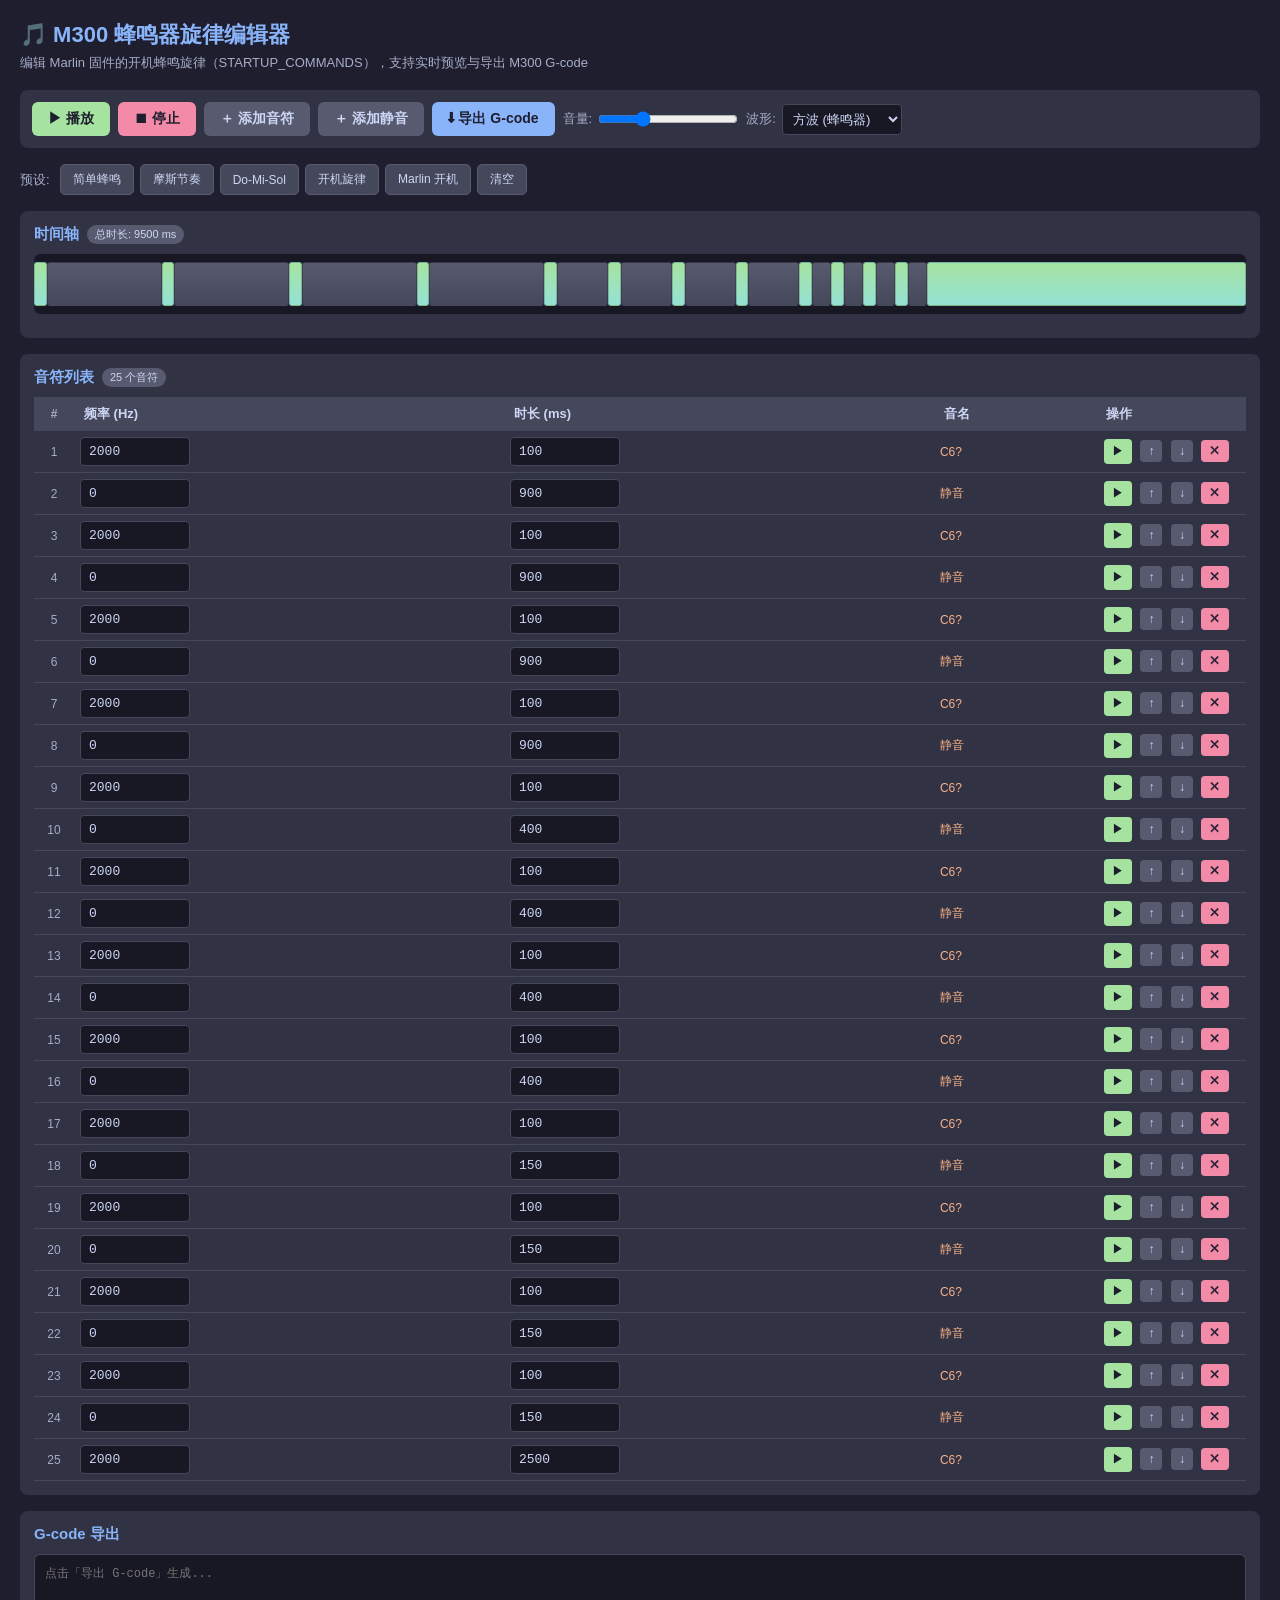
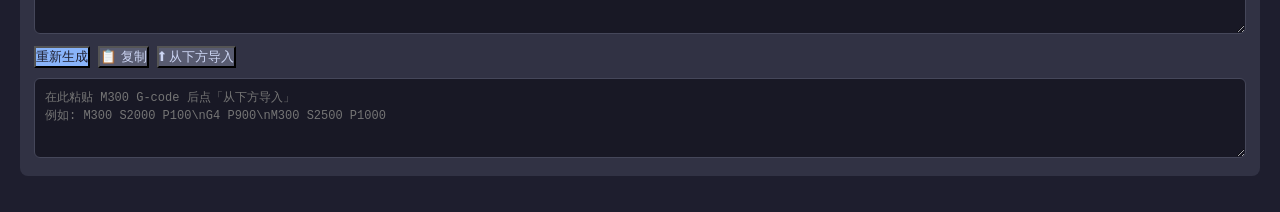
==== m300_editor/index.html @ 105bf684 "feat(editor): 新增 M300 蜂鸣器旋律网页编辑器 - 支持音符增删改、时间轴可视化、实时预览播放 - 内置 5 种预设旋律，可导入/导出 M300 G-code - 支持自定义波形：手" ====
<!DOCTYPE html>
<html lang="zh-CN">

<head>
  <meta charset="UTF-8">
  <title>M300 蜂鸣器旋律编辑器</title>
  <style>
    * {
      box-sizing: border-box;
      margin: 0;
      padding: 0;
    }

    body {
      font-family: "Segoe UI", "Microsoft YaHei", sans-serif;
      background: #1e1e2e;
      color: #cdd6f4;
      padding: 20px;
      min-height: 100vh;
    }

    h1 {
      font-size: 22px;
      margin-bottom: 4px;
      color: #89b4fa;
    }

    .subtitle {
      color: #a6adc8;
      font-size: 13px;
      margin-bottom: 18px;
    }

    .toolbar {
      display: flex;
      flex-wrap: wrap;
      gap: 8px;
      margin-bottom: 16px;
      padding: 12px;
      background: #313244;
      border-radius: 8px;
    }

    .toolbar button {
      padding: 8px 16px;
      border: none;
      border-radius: 6px;
      cursor: pointer;
      font-size: 14px;
      font-weight: 600;
      transition: background 0.15s;
    }

    .btn-primary {
      background: #a6e3a1;
      color: #1e1e2e;
    }

    .btn-primary:hover {
      background: #94e2d5;
    }

    .btn-danger {
      background: #f38ba8;
      color: #1e1e2e;
    }

    .btn-danger:hover {
      background: #eba0ac;
    }

    .btn-normal {
      background: #585b70;
      color: #cdd6f4;
    }

    .btn-normal:hover {
      background: #6c7086;
    }

    .btn-info {
      background: #89b4fa;
      color: #1e1e2e;
    }

    .btn-info:hover {
      background: #b4befe;
    }

    .toolbar label {
      display: flex;
      align-items: center;
      gap: 6px;
      font-size: 13px;
      color: #a6adc8;
    }

    .toolbar input[type=range] {
      width: 140px;
    }

    .preset-bar {
      display: flex;
      flex-wrap: wrap;
      gap: 6px;
      margin-bottom: 16px;
    }

    .preset-bar button {
      padding: 6px 12px;
      background: #45475a;
      color: #cdd6f4;
      border: 1px solid #585b70;
      border-radius: 5px;
      cursor: pointer;
      font-size: 12px;
    }

    .preset-bar button:hover {
      background: #585b70;
    }

    .preset-label {
      color: #a6adc8;
      font-size: 13px;
      margin-right: 4px;
      align-self: center;
    }

    .section {
      background: #313244;
      border-radius: 8px;
      padding: 14px;
      margin-bottom: 16px;
    }

    .section h2 {
      font-size: 15px;
      color: #89b4fa;
      margin-bottom: 10px;
      display: flex;
      align-items: center;
      gap: 8px;
    }

    .badge {
      background: #585b70;
      color: #cdd6f4;
      font-size: 11px;
      padding: 2px 8px;
      border-radius: 10px;
      font-weight: normal;
    }

    /* 时间轴可视化 */
    .timeline {
      height: 60px;
      background: #181825;
      border-radius: 6px;
      position: relative;
      overflow: hidden;
      margin-bottom: 10px;
    }

    .timeline-note {
      position: absolute;
      top: 8px;
      height: 44px;
      background: linear-gradient(180deg, #a6e3a1, #94e2d5);
      border-radius: 3px;
      cursor: pointer;
      border: 1px solid rgba(0, 0, 0, 0.2);
      transition: transform 0.1s;
    }

    .timeline-note:hover {
      transform: scaleY(1.1);
    }

    .timeline-note.silent {
      background: linear-gradient(180deg, #585b70, #45475a);
    }

    .timeline-note .label {
      position: absolute;
      bottom: -16px;
      left: 0;
      font-size: 10px;
      color: #a6adc8;
      white-space: nowrap;
    }

    .playhead {
      position: absolute;
      top: 0;
      bottom: 0;
      width: 2px;
      background: #f38ba8;
      display: none;
      pointer-events: none;
    }

    /* 音符表格 */
    .notes-table {
      width: 100%;
      border-collapse: collapse;
    }

    .notes-table th {
      text-align: left;
      padding: 8px 10px;
      background: #45475a;
      color: #cdd6f4;
      font-size: 13px;
      font-weight: 600;
    }

    .notes-table td {
      padding: 6px;
      border-bottom: 1px solid #45475a;
    }

    .notes-table input {
      width: 100%;
      padding: 6px 8px;
      background: #181825;
      border: 1px solid #45475a;
      border-radius: 4px;
      color: #cdd6f4;
      font-size: 13px;
      font-family: monospace;
    }

    .notes-table input:focus {
      outline: none;
      border-color: #89b4fa;
    }

    .notes-table input[type=number] {
      width: 110px;
    }

    .notes-table .idx {
      color: #a6adc8;
      font-size: 12px;
      text-align: center;
      width: 40px;
    }

    .notes-table .actions {
      white-space: nowrap;
      width: 150px;
    }

    .notes-table .actions button {
      padding: 4px 8px;
      margin: 0 2px;
      border: none;
      border-radius: 4px;
      cursor: pointer;
      font-size: 12px;
    }

    .act-del {
      background: #f38ba8;
      color: #1e1e2e;
    }

    .act-up,
    .act-down {
      background: #585b70;
      color: #cdd6f4;
    }

    .act-play {
      background: #a6e3a1;
      color: #1e1e2e;
    }

    /* 导出区 */
    textarea {
      width: 100%;
      min-height: 80px;
      padding: 10px;
      background: #181825;
      border: 1px solid #45475a;
      border-radius: 6px;
      color: #a6e3a1;
      font-family: "Consolas", monospace;
      font-size: 12px;
      resize: vertical;
      line-height: 1.5;
    }

    .export-actions {
      display: flex;
      gap: 8px;
      margin-top: 8px;
    }

    .stats {
      font-size: 12px;
      color: #a6adc8;
      margin-top: 8px;
    }

    .stats span {
      color: #89b4fa;
      font-weight: 600;
    }

    /* 自定义波形编辑器 */
    .wave-editor {
      display: flex;
      flex-direction: column;
      gap: 10px;
    }

    .wave-canvas-wrap {
      position: relative;
      background: #181825;
      border-radius: 6px;
      overflow: hidden;
      cursor: crosshair;
    }

    #waveCanvas {
      display: block;
      width: 100%;
      height: 180px;
      touch-action: none;
    }

    .wave-hint {
      font-size: 11px;
      color: #6c7086;
      position: absolute;
      top: 6px;
      left: 8px;
      pointer-events: none;
    }

    .wave-controls {
      display: flex;
      flex-wrap: wrap;
      gap: 8px;
      align-items: center;
    }

    .wave-controls button {
      padding: 6px 14px;
      border: none;
      border-radius: 5px;
      cursor: pointer;
      font-size: 13px;
      font-weight: 600;
    }

    .wave-controls select,
    .wave-controls input[type=number] {
      padding: 6px 8px;
      background: #181825;
      border: 1px solid #45475a;
      border-radius: 4px;
      color: #cdd6f4;
      font-size: 13px;
    }

    .harmonics-grid {
      display: grid;
      grid-template-columns: repeat(auto-fill, minmax(100px, 1fr));
      gap: 8px;
      margin-top: 8px;
    }

    .harmonic-item {
      background: #181825;
      border-radius: 4px;
      padding: 6px 8px;
      font-size: 12px;
    }

    .harmonic-item label {
      display: block;
      color: #a6adc8;
      margin-bottom: 4px;
    }

    .harmonic-item input[type=range] {
      width: 100%;
    }

    .harmonic-item .hval {
      color: #89b4fa;
      font-family: monospace;
    }

    .notice-box {
      margin-top: 12px;
      padding: 12px 14px;
      background: #181825;
      border-left: 3px solid #fab387;
      border-radius: 4px;
      font-size: 12.5px;
      color: #bac2de;
      line-height: 1.7;
    }

    .notice-box b {
      color: #fab387;
    }
  </style>
</head>

<body>

  <h1>🎵 M300 蜂鸣器旋律编辑器</h1>
  <p class="subtitle">编辑 Marlin 固件的开机蜂鸣旋律（STARTUP_COMMANDS），支持实时预览与导出 M300 G-code</p>

  <div class="toolbar">
    <button class="btn-primary" id="btnPlay" onclick="playAll()">▶ 播放</button>
    <button class="btn-danger" id="btnStop" onclick="stopAll()">⏹ 停止</button>
    <button class="btn-normal" onclick="addNote()">＋ 添加音符</button>
    <button class="btn-normal" onclick="addSilence()">＋ 添加静音</button>
    <button class="btn-info" onclick="exportToGcode()">⬇ 导出 G-code</button>
    <label>音量: <input type="range" id="volume" min="0" max="100" value="30"></label>
    <label>波形:
      <select id="waveform"
        style="padding:6px;border-radius:4px;background:#181825;color:#cdd6f4;border:1px solid #45475a;"
        onchange="onWaveformChange()">
        <option value="square">方波 (蜂鸣器)</option>
        <option value="sine">正弦波</option>
        <option value="triangle">三角波</option>
        <option value="sawtooth">锯齿波</option>
        <option value="custom">✨ 自定义波形</option>
      </select>
    </label>
  </div>

  <div class="preset-bar">
    <span class="preset-label">预设:</span>
    <button onclick="loadPreset('beep')">简单蜂鸣</button>
    <button onclick="loadPreset('morse')">摩斯节奏</button>
    <button onclick="loadPreset('do-mi-sol')">Do-Mi-Sol</button>
    <button onclick="loadPreset('startup')">开机旋律</button>
    <button onclick="loadPreset('marlin')">Marlin 开机</button>
    <button onclick="clearAll()">清空</button>
  </div>

  <div class="section">
    <h2>时间轴 <span class="badge" id="totalTime">总时长: 0 ms</span></h2>
    <div class="timeline" id="timeline">
      <div class="playhead" id="playhead"></div>
    </div>
  </div>

  <div class="section" id="customWaveSection" style="display:none;">
    <h2>🎨 自定义波形编辑器 <span class="badge" id="waveStatus">方波</span></h2>
    <div class="wave-editor">
      <div class="wave-canvas-wrap">
        <canvas id="waveCanvas"></canvas>
        <div class="wave-hint">拖动鼠标绘制一个周期的波形 | 点击波形图可试听</div>
      </div>
      <div class="wave-controls">
        <button class="btn-primary" onclick="applyCustomWave()">应用波形</button>
        <button class="btn-normal" onclick="resetWave('sine')">正弦</button>
        <button class="btn-normal" onclick="resetWave('square')">方波</button>
        <button class="btn-normal" onclick="resetWave('triangle')">三角</button>
        <button class="btn-normal" onclick="resetWave('sawtooth')">锯齿</button>
        <button class="btn-normal" onclick="resetWave('flat')">归零</button>
        <button class="btn-info" onclick="testWave()">🔊 试听 1 秒</button>
        <label>谐波数:
          <input type="number" id="harmonicCount" value="16" min="1" max="64" style="width:60px;">
        </label>
        <label>基础频率:
          <input type="number" id="testFreq" value="440" min="20" max="4000" style="width:70px;"> Hz
        </label>
      </div>
      <div class="harmonics-grid" id="harmonicsGrid"></div>
      <div class="notice-box">
        <b>💡 说明：</b>这是网页端的<b>预览音色</b>，用于在电脑上模拟不同波形的听感。实际烧录到 Marlin 固件后，蜂鸣器（压电蜂鸣器）只能输出<b>方波</b>，硬件本身不支持自定义波形——M300
        指令只控制<b>频率</b>和<b>时长</b>。这个编辑器的核心价值是让你在电脑上调试旋律节奏，导出 G-code 后刷入固件即可。
      </div>
    </div>
  </div>

  <div class="section">
    <h2>音符列表 <span class="badge" id="noteCount">0 个音符</span></h2>
    <table class="notes-table">
      <thead>
        <tr>
          <th class="idx">#</th>
          <th>频率 (Hz)</th>
          <th>时长 (ms)</th>
          <th>音名</th>
          <th class="actions">操作</th>
        </tr>
      </thead>
      <tbody id="notesBody"></tbody>
    </table>
  </div>

  <div class="section">
    <h2>G-code 导出</h2>
    <textarea id="gcodeOutput" placeholder="点击「导出 G-code」生成..."></textarea>
    <div class="export-actions">
      <button class="btn-info" onclick="exportToGcode()">重新生成</button>
      <button class="btn-normal" onclick="copyGcode()">📋 复制</button>
      <button class="btn-normal" onclick="importGcode()">⬆ 从下方导入</button>
    </div>
    <textarea id="gcodeInput"
      placeholder="在此粘贴 M300 G-code 后点「从下方导入」&#10;例如: M300 S2000 P100\nG4 P900\nM300 S2500 P1000"
      style="margin-top:10px;"></textarea>
  </div>

  <script>
    // 音符数据结构: { freq: Hz (0=静音), dur: ms }
    let notes = [];
    let audioCtx = null;
    let isPlaying = false;
    let playTimers = [];

    // 音名频率对照表 (A4 = 440Hz)
    const NOTE_TABLE = {
      'C4': 261.63, 'C#4': 277.18, 'D4': 293.66, 'D#4': 311.13, 'E4': 329.63, 'F4': 349.23,
      'F#4': 369.99, 'G4': 392.00, 'G#4': 415.30, 'A4': 440.00, 'A#4': 466.16, 'B4': 493.88,
      'C5': 523.25, 'C#5': 554.37, 'D5': 587.33, 'D#5': 622.25, 'E5': 659.25, 'F5': 698.46,
      'F#5': 739.99, 'G5': 783.99, 'G#5': 830.61, 'A5': 880.00, 'A#5': 932.33, 'B5': 987.77,
      'C6': 1046.50
    };

    function freqToNote(freq) {
      if (!freq || freq <= 0) return '静音';
      let best = '', bestDiff = Infinity;
      for (const [name, f] of Object.entries(NOTE_TABLE)) {
        const diff = Math.abs(f - freq);
        if (diff < bestDiff) { bestDiff = diff; best = name; }
      }
      if (bestDiff < freq * 0.02) return best;
      return best + '?';
    }

    // 初始化 AudioContext (需用户手势后创建)
    function ensureAudio() {
      if (!audioCtx) {
        audioCtx = new (window.AudioContext || window.webkitAudioContext)();
      }
      if (audioCtx.state === 'suspended') audioCtx.resume();
    }

    // 渲染音符表格
    function renderTable() {
      const tbody = document.getElementById('notesBody');
      tbody.innerHTML = '';
      notes.forEach((n, i) => {
        const tr = document.createElement('tr');
        tr.innerHTML = `
      <td class="idx">${i + 1}</td>
      <td><input type="number" value="${n.freq}" min="0" max="20000" onchange="updateNote(${i},'freq',this.value)"></td>
      <td><input type="number" value="${n.dur}" min="1" max="10000" onchange="updateNote(${i},'dur',this.value)"></td>
      <td style="color:#fab387;font-size:12px;">${freqToNote(n.freq)}</td>
      <td class="actions">
        <button class="act-play" onclick="playSingle(${i})">▶</button>
        <button class="act-up" onclick="moveNote(${i},-1)">↑</button>
        <button class="act-down" onclick="moveNote(${i},1)">↓</button>
        <button class="act-del" onclick="deleteNote(${i})">✕</button>
      </td>`;
        tbody.appendChild(tr);
      });
      document.getElementById('noteCount').textContent = `${notes.length} 个音符`;
      renderTimeline();
      updateStats();
    }

    // 渲染时间轴
    function renderTimeline() {
      const tl = document.getElementById('timeline');
      // 清除旧音符条
      tl.querySelectorAll('.timeline-note').forEach(e => e.remove());
      if (notes.length === 0) return;

      const total = notes.reduce((s, n) => s + Number(n.dur), 0);
      const w = tl.clientWidth;
      let offset = 0;
      notes.forEach((n, i) => {
        const dur = Number(n.dur);
        const left = (offset / total) * w;
        const width = Math.max((dur / total) * w, 2);
        const div = document.createElement('div');
        div.className = 'timeline-note' + (n.freq <= 0 ? ' silent' : '');
        div.style.left = left + 'px';
        div.style.width = width + 'px';
        div.title = `#${i + 1}: ${n.freq}Hz / ${dur}ms`;
        div.onclick = () => playSingle(i);
        tl.appendChild(div);
        offset += dur;
      });
    }

    function updateStats() {
      const total = notes.reduce((s, n) => s + Number(n.dur), 0);
      document.getElementById('totalTime').textContent = `总时长: ${total} ms`;
    }

    function addNote() { notes.push({ freq: 2000, dur: 100 }); renderTable(); }
    function addSilence() { notes.push({ freq: 0, dur: 300 }); renderTable(); }
    function deleteNote(i) { notes.splice(i, 1); renderTable(); }
    function updateNote(i, field, val) { notes[i][field] = Number(val); renderTable(); }
    function moveNote(i, dir) {
      const j = i + dir;
      if (j < 0 || j >= notes.length) return;
      [notes[i], notes[j]] = [notes[j], notes[i]];
      renderTable();
    }
    function clearAll() { notes = []; renderTable(); document.getElementById('gcodeOutput').value = ''; }

    // 播放单个音符
    function playSingle(i) {
      ensureAudio();
      const n = notes[i];
      if (n.freq > 0) playTone(n.freq, n.dur);
    }

    // 播放音色
    function playTone(freq, dur) {
      const vol = Number(document.getElementById('volume').value) / 100;
      const wave = document.getElementById('waveform').value;
      const osc = audioCtx.createOscillator();
      const gain = audioCtx.createGain();
      if (wave === 'custom' && customPeriodicWave) {
        osc.setPeriodicWave(customPeriodicWave);
      } else {
        osc.type = wave;
      }
      osc.frequency.value = freq;
      gain.gain.setValueAtTime(vol, audioCtx.currentTime);
      gain.gain.exponentialRampToValueAtTime(0.0001, audioCtx.currentTime + dur / 1000);
      osc.connect(gain).connect(audioCtx.destination);
      osc.start();
      osc.stop(audioCtx.currentTime + dur / 1000);
    }

    // 播放全部
    function playAll() {
      if (isPlaying) return;
      ensureAudio();
      isPlaying = true;
      const playhead = document.getElementById('playhead');
      playhead.style.display = 'block';
      let elapsed = 0;
      const total = notes.reduce((s, n) => s + Number(n.dur), 0);
      const tl = document.getElementById('timeline');

      notes.forEach((n, i) => {
        const dur = Number(n.dur);
        const t = setTimeout(() => {
          if (n.freq > 0) playTone(n.freq, dur);
          // 移动播放头
          const pct = (elapsed / total) * 100;
          playhead.style.left = pct + '%';
          elapsed += dur;
        }, elapsed);
        playTimers.push(t);
        elapsed += dur;
      });
      const endT = setTimeout(() => {
        playhead.style.left = '100%';
        setTimeout(() => { playhead.style.display = 'none'; isPlaying = false; }, 200);
      }, total);
      playTimers.push(endT);
    }

    function stopAll() {
      playTimers.forEach(t => clearTimeout(t));
      playTimers = [];
      isPlaying = false;
      document.getElementById('playhead').style.display = 'none';
      if (audioCtx) audioCtx.close();
      audioCtx = null;
    }

    // 导出为 M300 G-code
    function exportToGcode() {
      const lines = notes.map(n => {
        if (n.freq <= 0) return `G4 P${n.dur}`;
        return `M300 S${n.freq} P${n.dur}`;
      });
      const gcode = lines.join('\\n');
      document.getElementById('gcodeOutput').value = gcode;
    }

    function copyGcode() {
      const text = document.getElementById('gcodeOutput').value;
      navigator.clipboard.writeText(text).then(() => alert('已复制到剪贴板!'));
    }

    // 从 G-code 导入
    function importGcode() {
      const text = document.getElementById('gcodeInput').value;
      if (!text.trim()) { alert('请先粘贴 G-code'); return; }
      notes = [];
      // 按换行分割 (支持字面量 \n)
      const cmds = text.replace(/\\n/g, '\n').split('\n');
      cmds.forEach(cmd => {
        cmd = cmd.trim();
        if (!cmd) return;
        const m300 = cmd.match(/^M300\s+S(\d+)\s+P(\d+)/i);
        if (m300) { notes.push({ freq: Number(m300[1]), dur: Number(m300[2]) }); return; }
        const g4 = cmd.match(/^G4\s+P(\d+)/i);
        if (g4) { notes.push({ freq: 0, dur: Number(g4[1]) }); return; }
        // 只含 M300 无 S (固定频率蜂鸣)
        const m300p = cmd.match(/^M300\s+P(\d+)/i);
        if (m300p) { notes.push({ freq: 1000, dur: Number(m300p[1]) }); }
      });
      renderTable();
    }

    // 预设旋律
    const presets = {
      'beep': [{ freq: 2000, dur: 200 }],
      'morse': [
        { freq: 2000, dur: 100 }, { freq: 0, dur: 900 }, { freq: 2000, dur: 100 }, { freq: 0, dur: 900 },
        { freq: 2000, dur: 100 }, { freq: 0, dur: 900 }, { freq: 2000, dur: 100 }, { freq: 0, dur: 400 },
        { freq: 2000, dur: 100 }, { freq: 0, dur: 400 }, { freq: 2000, dur: 100 }, { freq: 0, dur: 400 },
        { freq: 2000, dur: 100 }, { freq: 0, dur: 150 }, { freq: 2000, dur: 100 }, { freq: 0, dur: 150 },
        { freq: 2000, dur: 100 }, { freq: 0, dur: 150 }, { freq: 2000, dur: 100 }, { freq: 0, dur: 150 },
        { freq: 2000, dur: 100 }, { freq: 2500, dur: 1000 }
      ],
      'do-mi-sol': [{ freq: 523, dur: 150 }, { freq: 659, dur: 150 }, { freq: 784, dur: 300 }],
      'startup': [
        { freq: 2000, dur: 100 }, { freq: 0, dur: 900 }, { freq: 2000, dur: 100 }, { freq: 0, dur: 900 },
        { freq: 2000, dur: 100 }, { freq: 0, dur: 900 }, { freq: 2000, dur: 100 }, { freq: 0, dur: 900 },
        { freq: 2000, dur: 100 }, { freq: 0, dur: 400 }, { freq: 2000, dur: 100 }, { freq: 0, dur: 400 },
        { freq: 2000, dur: 100 }, { freq: 0, dur: 400 }, { freq: 2000, dur: 100 }, { freq: 0, dur: 400 },
        { freq: 2000, dur: 100 }, { freq: 0, dur: 150 }, { freq: 2000, dur: 100 }, { freq: 0, dur: 150 },
        { freq: 2000, dur: 100 }, { freq: 0, dur: 150 }, { freq: 2000, dur: 100 }, { freq: 0, dur: 150 },
        { freq: 2000, dur: 2500 }
      ],
      'marlin': [
        { freq: 523, dur: 150 }, { freq: 659, dur: 150 }, { freq: 784, dur: 150 }, { freq: 1046, dur: 300 }
      ]
    };

    function loadPreset(name) {
      notes = JSON.parse(JSON.stringify(presets[name]));
      renderTable();
    }

    // 默认加载开机旋律
    loadPreset('startup');

    // ========== 自定义波形编辑器 ==========
    let customPeriodicWave = null;   // 当前生效的 PeriodicWave
    let waveSamples = [];            // 波形采样点 (-1 ~ 1)
    const SAMPLE_COUNT = 512;        // 采样点数
    let isDrawingWave = false;
    let waveCanvas, waveCtx;

    // 初始化 canvas
    function initWaveCanvas() {
      waveCanvas = document.getElementById('waveCanvas');
      waveCtx = waveCanvas.getContext('2d');
      resizeWaveCanvas();
      // 默认方波采样
      resetWave('square');
      bindWaveEvents();
    }

    function resizeWaveCanvas() {
      const rect = waveCanvas.getBoundingClientRect();
      waveCanvas.width = rect.width;
      waveCanvas.height = rect.height;
      drawWaveCanvas();
    }

    // 绘制网格 + 波形
    function drawWaveCanvas() {
      const W = waveCanvas.width, H = waveCanvas.height;
      waveCtx.fillStyle = '#181825';
      waveCtx.fillRect(0, 0, W, H);

      // 网格
      waveCtx.strokeStyle = '#313244';
      waveCtx.lineWidth = 1;
      waveCtx.beginPath();
      for (let i = 0; i <= 8; i++) {
        const x = (W / 8) * i;
        waveCtx.moveTo(x, 0); waveCtx.lineTo(x, H);
      }
      for (let i = 0; i <= 4; i++) {
        const y = (H / 4) * i;
        waveCtx.moveTo(0, y); waveCtx.lineTo(W, y);
      }
      waveCtx.stroke();

      // 中线
      waveCtx.strokeStyle = '#585b70';
      waveCtx.beginPath();
      waveCtx.moveTo(0, H / 2);
      waveCtx.lineTo(W, H / 2);
      waveCtx.stroke();

      // 波形
      if (waveSamples.length === SAMPLE_COUNT) {
        waveCtx.strokeStyle = '#a6e3a1';
        waveCtx.lineWidth = 2;
        waveCtx.beginPath();
        for (let i = 0; i < SAMPLE_COUNT; i++) {
          const x = (i / (SAMPLE_COUNT - 1)) * W;
          const y = H / 2 - waveSamples[i] * (H / 2 - 4);
          if (i === 0) waveCtx.moveTo(x, y);
          else waveCtx.lineTo(x, y);
        }
        waveCtx.stroke();
      }
    }

    // 绑定鼠标/触摸事件
    function bindWaveEvents() {
      const getPos = (e) => {
        const rect = waveCanvas.getBoundingClientRect();
        const clientX = e.touches ? e.touches[0].clientX : e.clientX;
        const clientY = e.touches ? e.touches[0].clientY : e.clientY;
        return {
          x: Math.max(0, Math.min(1, (clientX - rect.left) / rect.width)),
          y: Math.max(0, Math.min(1, (clientY - rect.top) / rect.height))
        };
      };

      const onDown = (e) => {
        e.preventDefault();
        isDrawingWave = true;
        onMove(e);
      };
      const onMove = (e) => {
        if (!isDrawingWave) return;
        e.preventDefault();
        const { x, y } = getPos(e);
        // 在 x 附近一段范围内设置 y 值（让绘制更顺滑）
        const centerIdx = Math.round(x * (SAMPLE_COUNT - 1));
        const radius = 6;
        for (let i = Math.max(0, centerIdx - radius); i <= Math.min(SAMPLE_COUNT - 1, centerIdx + radius); i++) {
          const dist = Math.abs(i - centerIdx);
          const weight = 1 - dist / (radius + 1);
          const val = -(y * 2 - 1); // y 翻转（上正下负）
          waveSamples[i] = val * weight + waveSamples[i] * (1 - weight);
        }
        drawWaveCanvas();
      };
      const onUp = () => {
        if (isDrawingWave) {
          isDrawingWave = false;
          applyCustomWave(); // 松手自动应用
        }
      };

      waveCanvas.addEventListener('mousedown', onDown);
      waveCanvas.addEventListener('mousemove', onMove);
      window.addEventListener('mouseup', onUp);
      waveCanvas.addEventListener('touchstart', onDown, { passive: false });
      waveCanvas.addEventListener('touchmove', onMove, { passive: false });
      window.addEventListener('touchend', onUp);
    }

    // 重置为标准波形
    function resetWave(type) {
      waveSamples = new Array(SAMPLE_COUNT);
      for (let i = 0; i < SAMPLE_COUNT; i++) {
        const t = i / (SAMPLE_COUNT - 1); // 0~1
        switch (type) {
          case 'sine':
            waveSamples[i] = Math.sin(t * Math.PI * 2);
            break;
          case 'square':
            waveSamples[i] = t < 0.5 ? 1 : -1;
            break;
          case 'triangle':
            waveSamples[i] = t < 0.25 ? t * 4 : t < 0.75 ? 2 - t * 4 : t * 4 - 4;
            break;
          case 'sawtooth':
            waveSamples[i] = 2 * t - 1;
            break;
          case 'flat':
          default:
            waveSamples[i] = 0;
        }
      }
      drawWaveCanvas();
      applyCustomWave();
    }

    // 离散傅里叶变换 (DFT)，只取前 N 个谐波
    function dft(samples, numHarmonics) {
      const N = samples.length;
      const real = new Array(numHarmonics + 1).fill(0);
      const imag = new Array(numHarmonics + 1).fill(0);
      for (let k = 0; k <= numHarmonics; k++) {
        for (let n = 0; n < N; n++) {
          const angle = (2 * Math.PI * k * n) / N;
          real[k] += samples[n] * Math.cos(angle);
          imag[k] -= samples[n] * Math.sin(angle);
        }
        real[k] /= N;
        imag[k] /= N;
      }
      real[0] = 0; // 去除直流分量
      return { real, imag };
    }

    // 生成谐波滑块并构建 PeriodicWave
    function applyCustomWave() {
      ensureAudio();
      const numHarmonics = Math.min(64, Math.max(1, Number(document.getElementById('harmonicCount').value) || 16));
      const { real, imag } = dft(waveSamples, numHarmonics);

      // 更新谐波滑块 UI
      renderHarmonics(real, imag);

      // 创建 PeriodicWave
      customPeriodicWave = audioCtx.createPeriodicWave(new Float32Array(real), new Float32Array(imag), { disableNormalization: false });

      // 状态栏
      const wf = document.getElementById('waveform').value;
      document.getElementById('waveStatus').textContent = wf === 'custom' ? '已应用' : '自定义（未选中）';
    }

    // 渲染谐波滑块
    function renderHarmonics(real, imag) {
      const grid = document.getElementById('harmonicsGrid');
      grid.innerHTML = '';
      for (let k = 1; k < real.length; k++) {
        const amp = Math.sqrt(real[k] * real[k] + imag[k] * imag[k]);
        const phase = Math.atan2(imag[k], real[k]);
        const item = document.createElement('div');
        item.className = 'harmonic-item';
        item.innerHTML = `
      <label>${k}次谐波 <span class="hval">${(amp * 100).toFixed(0)}%</span></label>
      <input type="range" min="0" max="100" value="${Math.round(amp * 100)}" data-k="${k}" data-type="amp">
      <label style="margin-top:4px;">相位 <span class="hval">${(phase * 180 / Math.PI).toFixed(0)}°</span></label>
      <input type="range" min="-180" max="180" value="${Math.round(phase * 180 / Math.PI)}" data-k="${k}" data-type="phase">
    `;
        grid.appendChild(item);
      }
      // 绑定滑块事件
      grid.querySelectorAll('input[type=range]').forEach(inp => {
        inp.addEventListener('input', onHarmonicChange);
      });
    }

    // 谐波滑块变化：重新合成波形
    function onHarmonicChange() {
      const inputs = document.querySelectorAll('#harmonicsGrid input[type=range]');
      const harmonicMap = {};
      inputs.forEach(inp => {
        const k = Number(inp.dataset.k);
        if (!harmonicMap[k]) harmonicMap[k] = {};
        harmonicMap[k][inp.dataset.type] = Number(inp.value);
      });
      // 重新合成时域采样
      const numHarmonics = Object.keys(harmonicMap).length;
      waveSamples = new Array(SAMPLE_COUNT).fill(0);
      for (let k = 1; k <= numHarmonics; k++) {
        const h = harmonicMap[k];
        if (!h) continue;
        const amp = (h.amp || 0) / 100;
        const phase = (h.phase || 0) * Math.PI / 180;
        for (let i = 0; i < SAMPLE_COUNT; i++) {
          const t = i / (SAMPLE_COUNT - 1);
          waveSamples[i] += amp * Math.sin(2 * Math.PI * k * t + phase);
        }
      }
      // 归一化到 [-1, 1]
      let maxAmp = 0;
      for (let i = 0; i < SAMPLE_COUNT; i++) maxAmp = Math.max(maxAmp, Math.abs(waveSamples[i]));
      if (maxAmp > 0) for (let i = 0; i < SAMPLE_COUNT; i++) waveSamples[i] /= maxAmp;

      drawWaveCanvas();
      // 重新构建 PeriodicWave（不用再做 DFT，直接用滑块值）
      ensureAudio();
      const real = new Array(numHarmonics + 1).fill(0);
      const imag = new Array(numHarmonics + 1).fill(0);
      for (let k = 1; k <= numHarmonics; k++) {
        const h = harmonicMap[k];
        if (!h) continue;
        const amp = (h.amp || 0) / 100;
        const phase = (h.phase || 0) * Math.PI / 180;
        real[k] = amp * Math.cos(phase);
        imag[k] = amp * Math.sin(phase);
      }
      customPeriodicWave = audioCtx.createPeriodicWave(new Float32Array(real), new Float32Array(imag), { disableNormalization: true });
    }

    // 试听自定义波形
    function testWave() {
      ensureAudio();
      if (!customPeriodicWave) applyCustomWave();
      const freq = Number(document.getElementById('testFreq').value) || 440;
      const osc = audioCtx.createOscillator();
      const gain = audioCtx.createGain();
      osc.setPeriodicWave(customPeriodicWave);
      osc.frequency.value = freq;
      const vol = Number(document.getElementById('volume').value) / 100;
      gain.gain.setValueAtTime(vol, audioCtx.currentTime);
      gain.gain.exponentialRampToValueAtTime(0.0001, audioCtx.currentTime + 1);
      osc.connect(gain).connect(audioCtx.destination);
      osc.start();
      osc.stop(audioCtx.currentTime + 1);
    }

    // 波形下拉框变化
    function onWaveformChange() {
      const wf = document.getElementById('waveform').value;
      const sec = document.getElementById('customWaveSection');
      if (wf === 'custom') {
        sec.style.display = 'block';
        if (!waveCanvas) initWaveCanvas();
        if (!customPeriodicWave) applyCustomWave();
        document.getElementById('waveStatus').textContent = '已应用';
      } else {
        sec.style.display = 'none';
        const names = { square: '方波', sine: '正弦波', triangle: '三角波', sawtooth: '锯齿波' };
        document.getElementById('waveStatus').textContent = names[wf] || wf;
      }
    }

    window.addEventListener('resize', () => {
      renderTimeline();
      if (waveCanvas) resizeWaveCanvas();
    });
  </script>
</body>

</html>
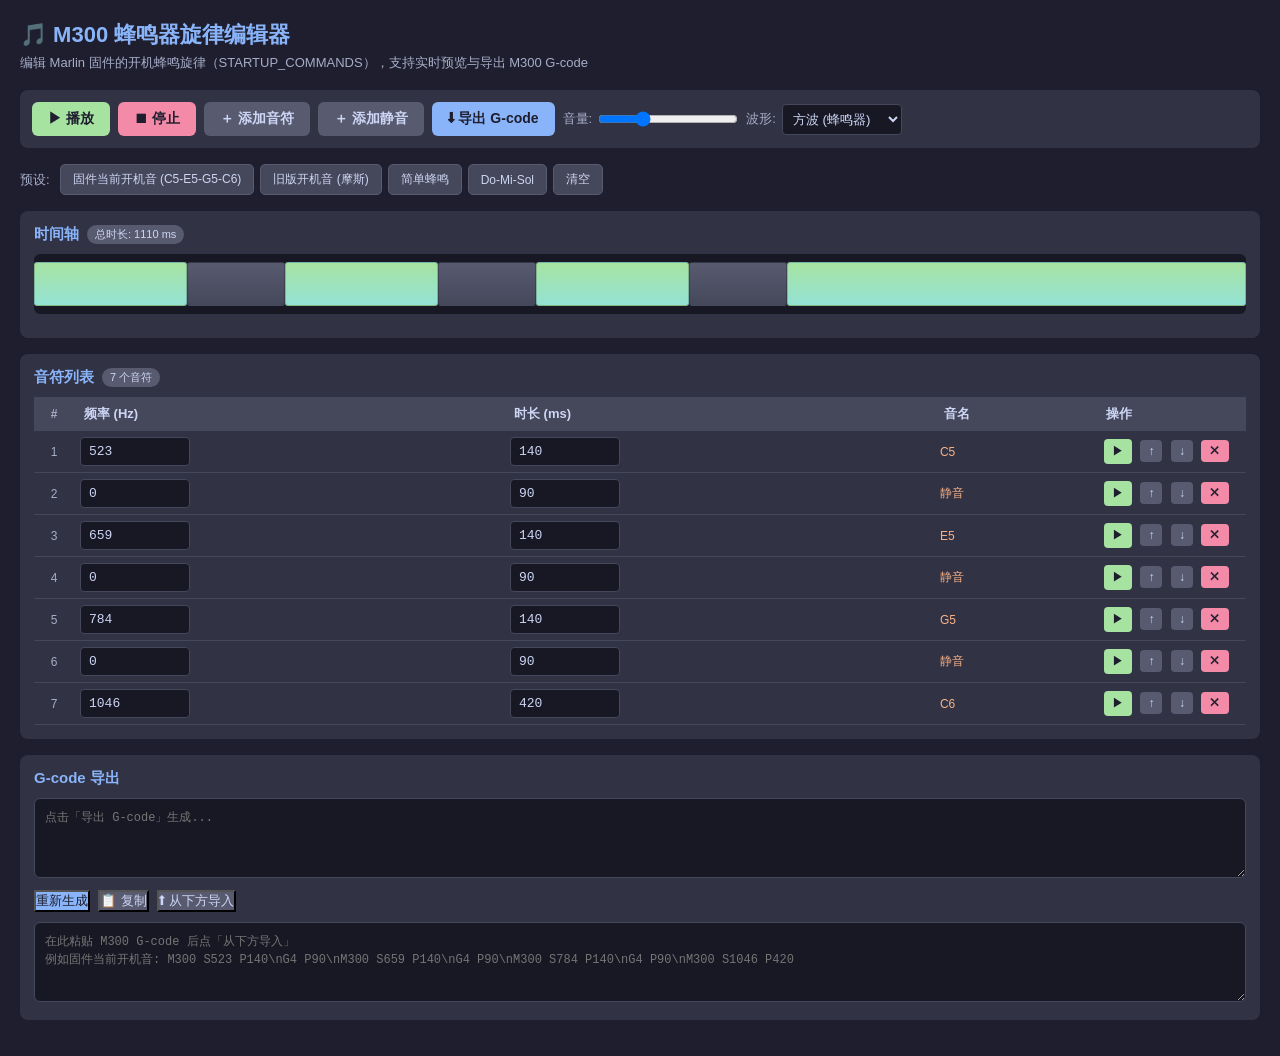
==== commit 936c377c: "docs(editor): 预设旋律与固件当前开机音同步（C5-E5-G5-C6）" ====
--- a/m300_editor/index.html
+++ b/m300_editor/index.html
@@ -439,11 +439,10 @@
 
   <div class="preset-bar">
     <span class="preset-label">预设:</span>
+    <button onclick="loadPreset('firmware')">固件当前开机音 (C5-E5-G5-C6)</button>
+    <button onclick="loadPreset('morse')">旧版开机音 (摩斯)</button>
     <button onclick="loadPreset('beep')">简单蜂鸣</button>
-    <button onclick="loadPreset('morse')">摩斯节奏</button>
     <button onclick="loadPreset('do-mi-sol')">Do-Mi-Sol</button>
-    <button onclick="loadPreset('startup')">开机旋律</button>
-    <button onclick="loadPreset('marlin')">Marlin 开机</button>
     <button onclick="clearAll()">清空</button>
   </div>
 
@@ -509,7 +508,7 @@
       <button class="btn-normal" onclick="importGcode()">⬆ 从下方导入</button>
     </div>
     <textarea id="gcodeInput"
-      placeholder="在此粘贴 M300 G-code 后点「从下方导入」&#10;例如: M300 S2000 P100\nG4 P900\nM300 S2500 P1000"
+      placeholder="在此粘贴 M300 G-code 后点「从下方导入」&#10;例如固件当前开机音: M300 S523 P140\nG4 P90\nM300 S659 P140\nG4 P90\nM300 S784 P140\nG4 P90\nM300 S1046 P420"
       style="margin-top:10px;"></textarea>
   </div>
 
@@ -715,9 +714,16 @@
       renderTable();
     }
 
-    // 预设旋律
+    // 预设旋律（与 Marlin/Configuration_adv.h 的 STARTUP_COMMANDS 对照维护）
     const presets = {
-      'beep': [{ freq: 2000, dur: 200 }],
+      // 固件当前开机音（Configuration_adv.h L3858，C5-E5-G5-C6 琶音）
+      'firmware': [
+        { freq: 523, dur: 140 }, { freq: 0, dur: 90 },
+        { freq: 659, dur: 140 }, { freq: 0, dur: 90 },
+        { freq: 784, dur: 140 }, { freq: 0, dur: 90 },
+        { freq: 1046, dur: 420 }
+      ],
+      // 旧版开机音（Configuration_adv.h L3856 已注释，摩斯节奏）
       'morse': [
         { freq: 2000, dur: 100 }, { freq: 0, dur: 900 }, { freq: 2000, dur: 100 }, { freq: 0, dur: 900 },
         { freq: 2000, dur: 100 }, { freq: 0, dur: 900 }, { freq: 2000, dur: 100 }, { freq: 0, dur: 400 },
@@ -726,19 +732,8 @@
         { freq: 2000, dur: 100 }, { freq: 0, dur: 150 }, { freq: 2000, dur: 100 }, { freq: 0, dur: 150 },
         { freq: 2000, dur: 100 }, { freq: 2500, dur: 1000 }
       ],
-      'do-mi-sol': [{ freq: 523, dur: 150 }, { freq: 659, dur: 150 }, { freq: 784, dur: 300 }],
-      'startup': [
-        { freq: 2000, dur: 100 }, { freq: 0, dur: 900 }, { freq: 2000, dur: 100 }, { freq: 0, dur: 900 },
-        { freq: 2000, dur: 100 }, { freq: 0, dur: 900 }, { freq: 2000, dur: 100 }, { freq: 0, dur: 900 },
-        { freq: 2000, dur: 100 }, { freq: 0, dur: 400 }, { freq: 2000, dur: 100 }, { freq: 0, dur: 400 },
-        { freq: 2000, dur: 100 }, { freq: 0, dur: 400 }, { freq: 2000, dur: 100 }, { freq: 0, dur: 400 },
-        { freq: 2000, dur: 100 }, { freq: 0, dur: 150 }, { freq: 2000, dur: 100 }, { freq: 0, dur: 150 },
-        { freq: 2000, dur: 100 }, { freq: 0, dur: 150 }, { freq: 2000, dur: 100 }, { freq: 0, dur: 150 },
-        { freq: 2000, dur: 2500 }
-      ],
-      'marlin': [
-        { freq: 523, dur: 150 }, { freq: 659, dur: 150 }, { freq: 784, dur: 150 }, { freq: 1046, dur: 300 }
-      ]
+      'beep': [{ freq: 2000, dur: 200 }],
+      'do-mi-sol': [{ freq: 523, dur: 150 }, { freq: 659, dur: 150 }, { freq: 784, dur: 300 }]
     };
 
     function loadPreset(name) {
@@ -746,8 +741,8 @@
       renderTable();
     }
 
-    // 默认加载开机旋律
-    loadPreset('startup');
+    // 默认加载固件当前开机音
+    loadPreset('firmware');
 
     // ========== 自定义波形编辑器 ==========
     let customPeriodicWave = null;   // 当前生效的 PeriodicWave
